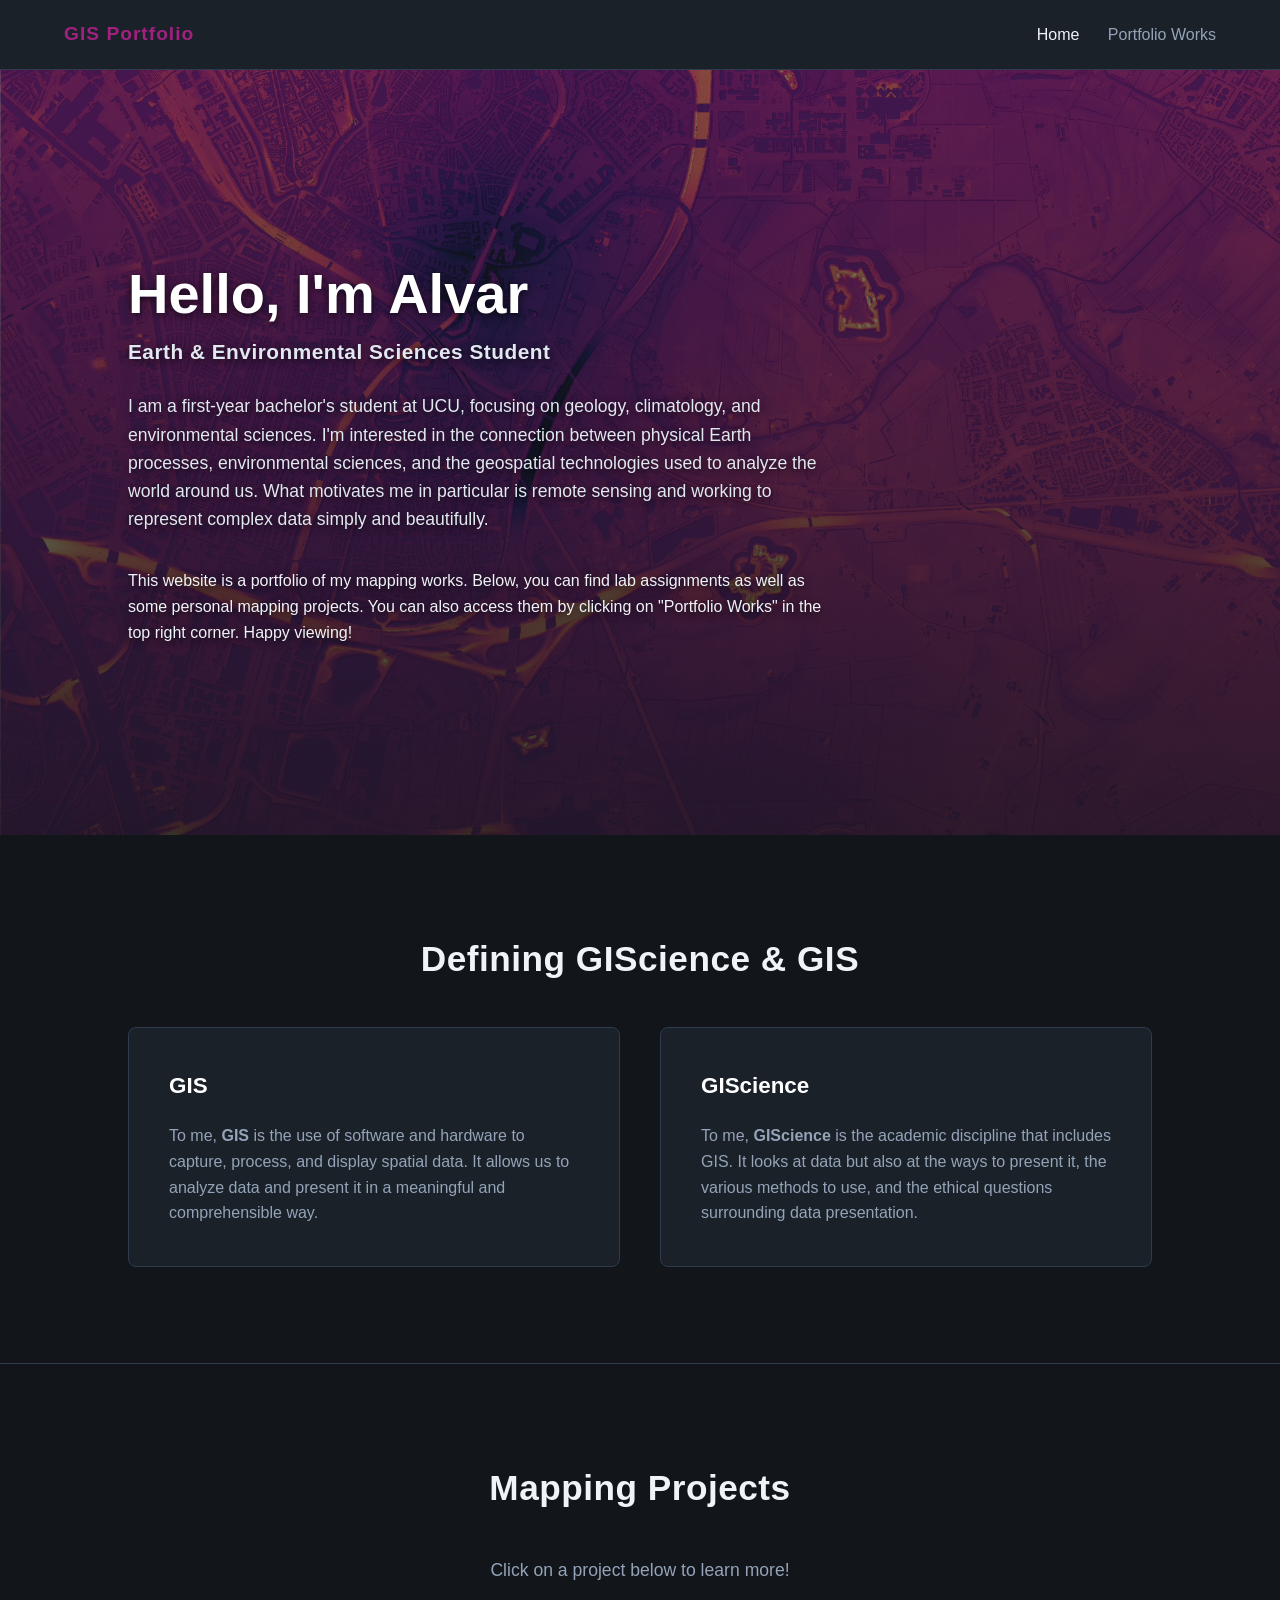
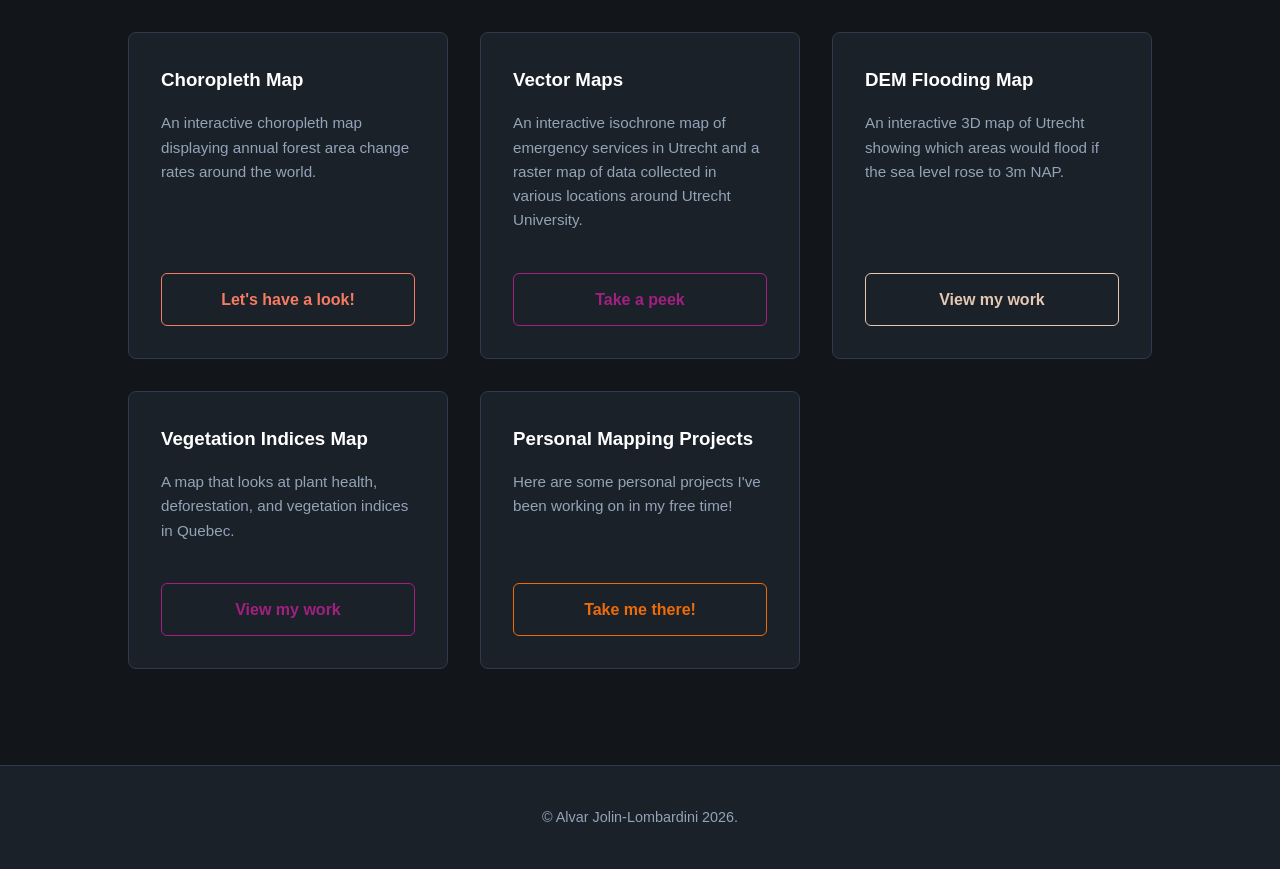
==== index.html @ 0a8f6ae3 "Initial commit of cleaned website files" ====
<!DOCTYPE html>
<html lang="en">
<head>
    <meta charset="UTF-8">
    <meta name="viewport" content="width=device-width, initial-scale=1.0">
    <title>Alvar's GIS Portfolio</title>
    <link rel="stylesheet" href="style.css">
</head>
<body>

    <header>
        <div class="logo-thingy">GIS Portfolio</div>
        <nav>
            <a href="index.html" class="active">Home</a>
            <a href="#projects">Portfolio Works</a>
        </nav>
    </header>

    <section class="bigheader-section">
        <div class="bigheader-content">
            <h1>Hello, I'm Alvar</h1>
            <p class="subtitle">Earth & Environmental Sciences Student</p>
            <p class="bio">
                I am a first-year bachelor's student at UCU, focusing on geology, climatology, and environmental sciences. 
                I'm interested in the connection between physical Earth processes, environmental sciences, and the geospatial technologies used to analyze the world around us. 
                What motivates me in particular is remote sensing and working to represent complex data simply and beautifully.
            </p>
            <p>This website is a portfolio of my mapping works. Below, you can find lab assignments as well as some personal mapping projects. You can also access them by clicking on "Portfolio Works" in the top right corner. Happy viewing!</p>
        </div>
    </section>

    <section id="gis-philosophy" class="content-section">
        <h2>Defining GIScience & GIS</h2>
        <div class="grid-2col">
            <div class="card">
                <h3>GIS</h3>
                <p>
                    To me, <strong>GIS</strong> is the use of software and hardware to capture, process, and display spatial data. It allows us to analyze data and present it in a meaningful and comprehensible way.
                </p>
            </div>
            <div class="card">
                <h3>GIScience</h3>
                <p>
                    To me, <strong>GIScience</strong> is the academic discipline that includes GIS. It looks at data but also at the ways to present it, the various methods to use, and the ethical questions surrounding data presentation.
                </p>
            </div>
        </div>
    </section>

    <section id="projects" class="content-section">
        <h2>Mapping Projects</h2>
        <p class="section-intro">Click on a project below to learn more!</p>
        
        <div class="project-grid">
            <div class="project-card">
                <h3>Choropleth Map</h3>
                <p>An interactive choropleth map displaying annual forest area change rates around the world.</p>
                <a href="choropleth.html" class="btn btn-secondary btn-lab1">Let's have a look!</a>
            </div>

            <div class="project-card">
                <h3>Vector Maps</h3>
                <p>An interactive isochrone map of emergency services in Utrecht and a raster map of data collected in various locations around Utrecht University.</p>
                <a href="vectormap.html" class="btn btn-secondary btn-lab2">Take a peek</a>
            </div>

            <div class="project-card">
                <h3>DEM Flooding Map</h3>
                <p>An interactive 3D map of Utrecht showing which areas would flood if the sea level rose to 3m NAP.</p>
                <a href="flood.html" class="btn btn-secondary btn-lab3">View my work</a>
            </div>

            <div class="project-card">
                <h3>Vegetation Indices Map</h3>
                <p>A map that looks at plant health, deforestation, and vegetation indices in Quebec.</p>
                <a href="VegetationIndices.html" class="btn btn-secondary btn-lab2">View my work</a>
            </div>

            <div class="project-card">
                <h3>Personal Mapping Projects</h3>
                <p>Here are some personal projects I've been working on in my free time!</p>
                <a href="personalprojects.html" class="btn btn-secondary btn-projects">Take me there!</a>
            </div>
        </div>
    </section>

    <footer>
        <p>  &#xA9; Alvar Jolin-Lombardini 2026.</p>
    </footer>

</body>
</html>
---- style.css ----
:root {
    --bg-primary: #12161a;
    --bg-secondary: #1a2129;
    --accent: #f57b63;
    --text-main: #f0f4f8;
    --text-muted: #94a3b8;
    --border-color: #2e3b4e;
}

* {
    margin: 0;
    padding: 0;
    box-sizing: border-box;
}


body {
    font-family: -apple-system, BlinkMacSystemFont, 'Segoe UI', Roboto, Helvetica, Arial, sans-serif;
    background-color: var(--bg-primary);
    color: var(--text-main);
    line-height: 1.6;
}

header {
    background-color: var(--bg-secondary);
    display: flex;
    justify-content: space-between;
    align-items: center;
    padding: 1.2rem 5%;
    border-bottom: 1px solid var(--border-color);
    position: sticky;
    top: 0;
    z-index: 2000;
}

.logo-thingy {
    font-weight: 700;
    font-size: 1.2rem;
    letter-spacing: 1px;
    color: #a22080;
}

nav a {
    color: var(--text-muted);
    text-decoration: none;
    margin-left: 1.5rem;
    font-weight: 500;
    transition: color 0.3s ease;
}

nav a:hover, nav a.active {
    color: var(--text-main);
}

.bigheader-section {
    min-height: 85vh;
    display: flex;
    align-items: center;
    justify-content: flex-start;
    padding: 0 10%;
    
    background: linear-gradient(
        rgba(18, 22, 26, 0.45), 
        rgba(18, 22, 26, 0.85)
    ), 
    url('Media/UtrechtREM.jpg'); 
    
    background-size: cover;
    background-position: center;
    background-repeat: no-repeat;
    background-attachment: fixed;
}

.bigheader-content {
    max-width: 700px;
    text-align: left;
    text-shadow: 0 2px 8px rgba(0, 0, 0, 0.7);
}

.bigheader-content h1 {
    font-size: 3.5rem;
    margin-bottom: 0.5rem;
    line-height: 1.2;
    color: #ffffff;
}

.subtitle {
    font-size: 1.3rem;
    color: #e2e8f0;
    margin-bottom: 1.5rem;
    font-weight: 600;
    letter-spacing: 0.5px;
}

.bio {
    font-size: 1.1rem;
    color: #e2e8f0;
    margin-bottom: 2.2rem;
}

.btn {
    display: inline-block;
    padding: 0.8rem 1.8rem;
    border-radius: 6px;
    text-decoration: none;
    font-weight: 600;
    transition: transform 0.2s ease, background-color 0.2s ease;
}

.btn:hover {
    transform: translateY(-2px);
}

.btn-secondary {
    background-color: transparent;
    border: 1px solid var(--accent);
    color: var(--accent);
    display: block;
    text-align: center;
    margin-top: 1rem;
}

.btn-secondary:hover {
    background-color: var(--accent);
    color: #ffffff;
}

.content-section {
    padding: 6rem 10%;
    border-bottom: 1px solid var(--border-color);
}

.content-section h2 {
    font-size: 2.2rem;
    margin-bottom: 2.5rem;
    text-align: center;
    letter-spacing: 0.5px;
}

.section-intro {
    text-align: center; 
    margin-bottom: 3rem; 
    color: var(--text-muted);
    font-size: 1.1rem;
}

.grid-2col {
    display: grid;
    grid-template-columns: repeat(auto-fit, minmax(320px, 1fr));
    gap: 2.5rem;
}

.card {
    background-color: var(--bg-secondary);
    padding: 2.5rem;
    border-radius: 8px;
    border: 1px solid var(--border-color);
}

.card h3 {
    margin-bottom: 1.2rem;
    color: #ffffff;
    font-size: 1.4rem;
}

.card p {
    color: var(--text-muted);
    margin-bottom: 1rem;
}

.card p:last-child {
    margin-bottom: 0;
}

.project-grid {
    display: grid;
    grid-template-columns: repeat(auto-fit, minmax(280px, 1fr));
    gap: 2rem;
}

.project-card {
    background-color: var(--bg-secondary);
    padding: 2rem;
    border-radius: 8px;
    border: 1px solid var(--border-color);
    display: flex;
    flex-direction: column;
    justify-content: space-between;
    transition: border-color 0.3s ease, transform 0.3s ease;
}

.project-card:hover {
    border-color: var(--accent);
    transform: translateY(-3px);
}

.project-card h3 {
    margin-bottom: 1rem;
    color: #ffffff;
}

.project-card p {
    color: var(--text-muted);
    font-size: 0.95rem;
    flex-grow: 1; 
    margin-bottom: 1.5rem;
}

footer {
    text-align: center;
    padding: 2.5rem;
    background-color: var(--bg-secondary);
    color: var(--text-muted);
    font-size: 0.9rem;
}

@media (max-width: 768px) {
    .bigheader-section {
        padding: 0 5%;
        min-height: 75vh;
        background-attachment: scroll; 
    }
    
    .bigheader-content h1 {
        font-size: 2.5rem;
    }
    
    .content-section {
        padding: 4rem 5%;
    }
}

.btn-lab1 {
    border-color: #f57b63;
    color: #f57b63;
}
.btn-lab1:hover {
    background-color: #c24026;
    color: #000000;
}


.btn-lab2 {
    border-color: #a22080;
    color: #a22080;
}
.btn-lab2:hover {
    background-color: #660d4f;
    color: #000000;
}

.btn-lab3 {
    border-color: #e3c8b4;
    color: #e3c8b4;
}
.btn-lab3:hover {
    background-color: #d09364;
    color: #000000;
}

.btn-projects {
    border-color: #ed6c0a;
    color: #ed6c0a;
}
.btn-projects:hover {
    background-color: #ed6c0a;
    color: #000000;
}

.gallery-container {
    display: grid;
    grid-template-columns: repeat(auto-fit, minmax(300px, 1fr));
    gap: 20px;
    margin-top: 30px;
}

.gallery-item {
    background: rgba(26, 33, 41, 0.5);
    padding: 15px;
    border-radius: 12px;
    border: 1px solid #30363d;
}

.gallery-item img {
    width: 100%;
    border-radius: 8px;
    cursor: pointer;
    transition: transform 0.2s;
}

.gallery-item img:hover { transform: scale(1.02); }


.modal {
    display: none; 
    position: fixed; 
    z-index: 9999; 
    left: 0;
    top: 0;
    width: 100%; 
    height: 100%; 
    background-color: rgba(0, 0, 0, 0.85);
}

.modal-content {
    position: absolute;
    top: 50%;
    left: 50%;
    transform: translate(-50%, -50%);
    max-height: 90vh;
    max-width: 90vw;
    width: auto;
    border-radius: 8px;
    box-shadow: 0 4px 15px rgba(0,0,0,0.5);
}

.close {
    position: absolute;
    top: 5px;
    right: 20px;
    color: #f1f1f1;
    font-size: 50px;
    font-weight: bold;
    cursor: pointer;
    transition: 0.3s;
}

.close:hover,
.close:focus {
    color: #bbb;
    text-decoration: none;
    cursor: pointer;
}
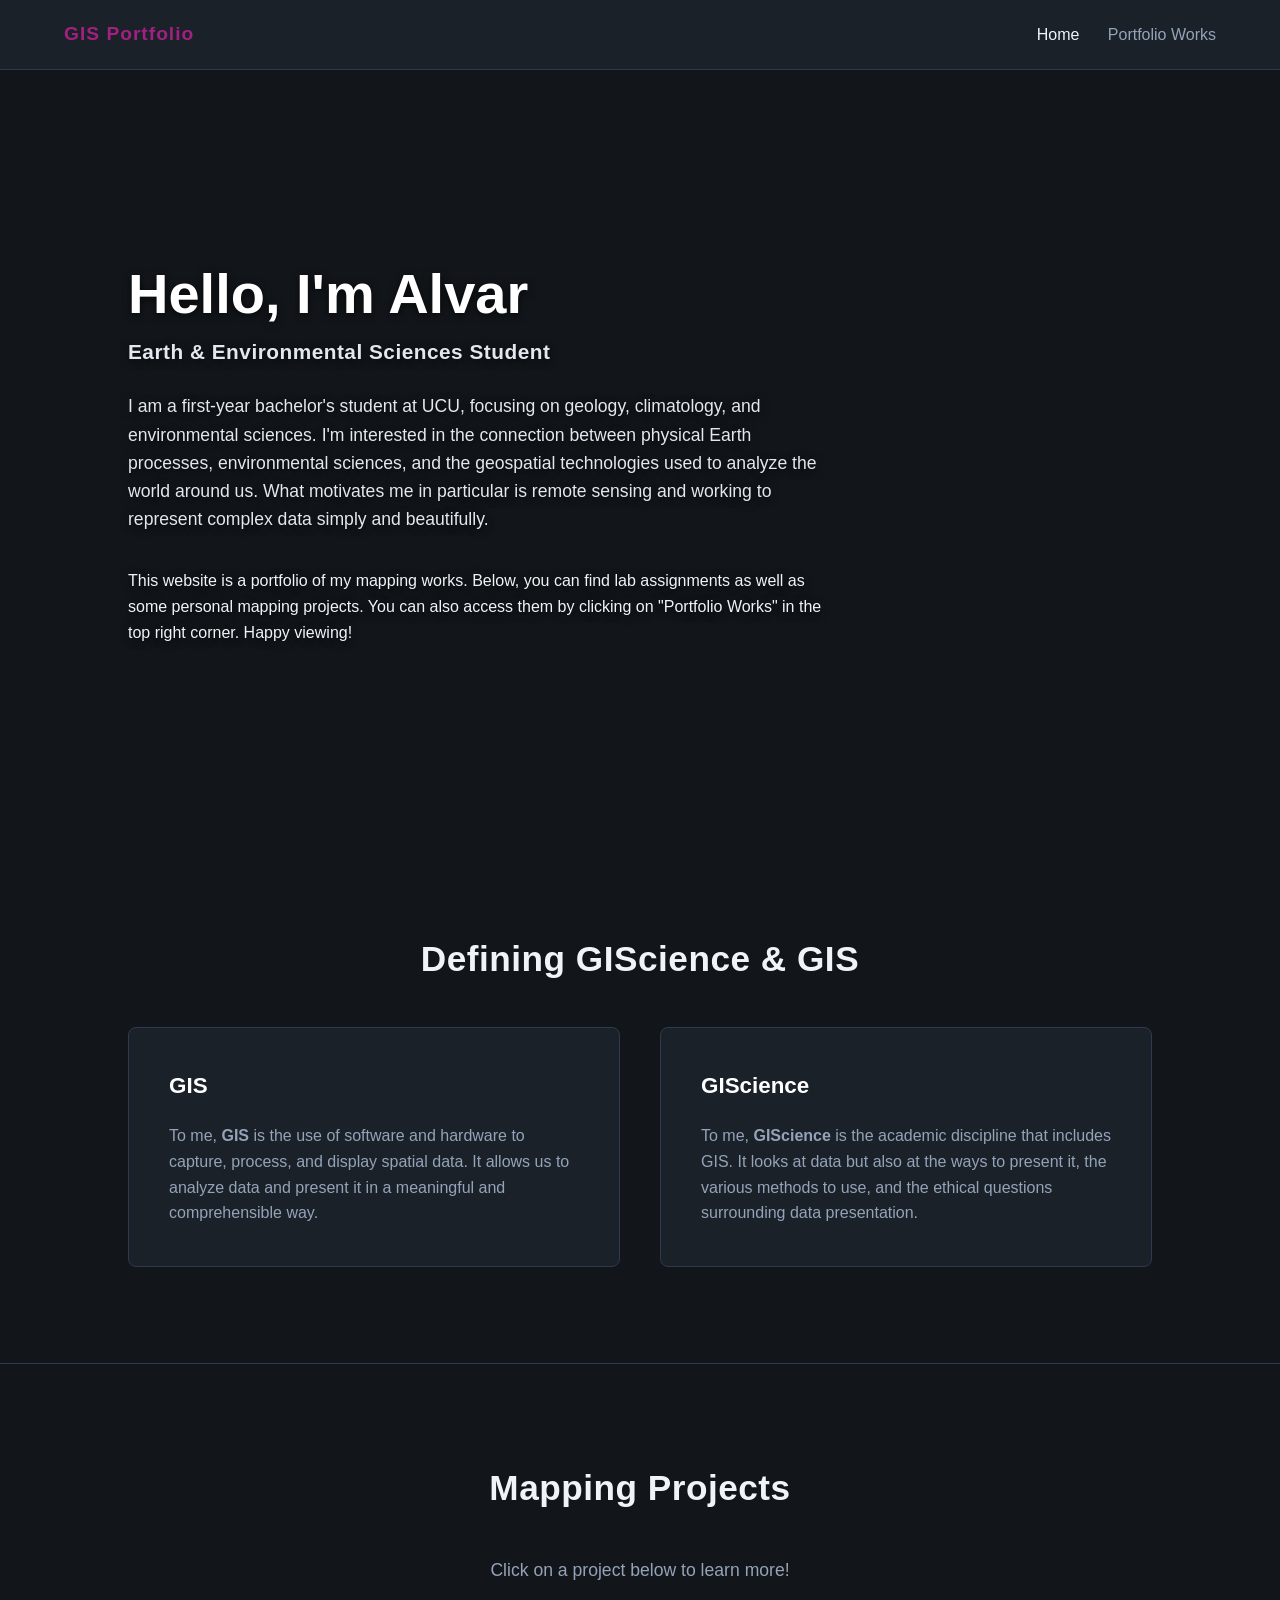
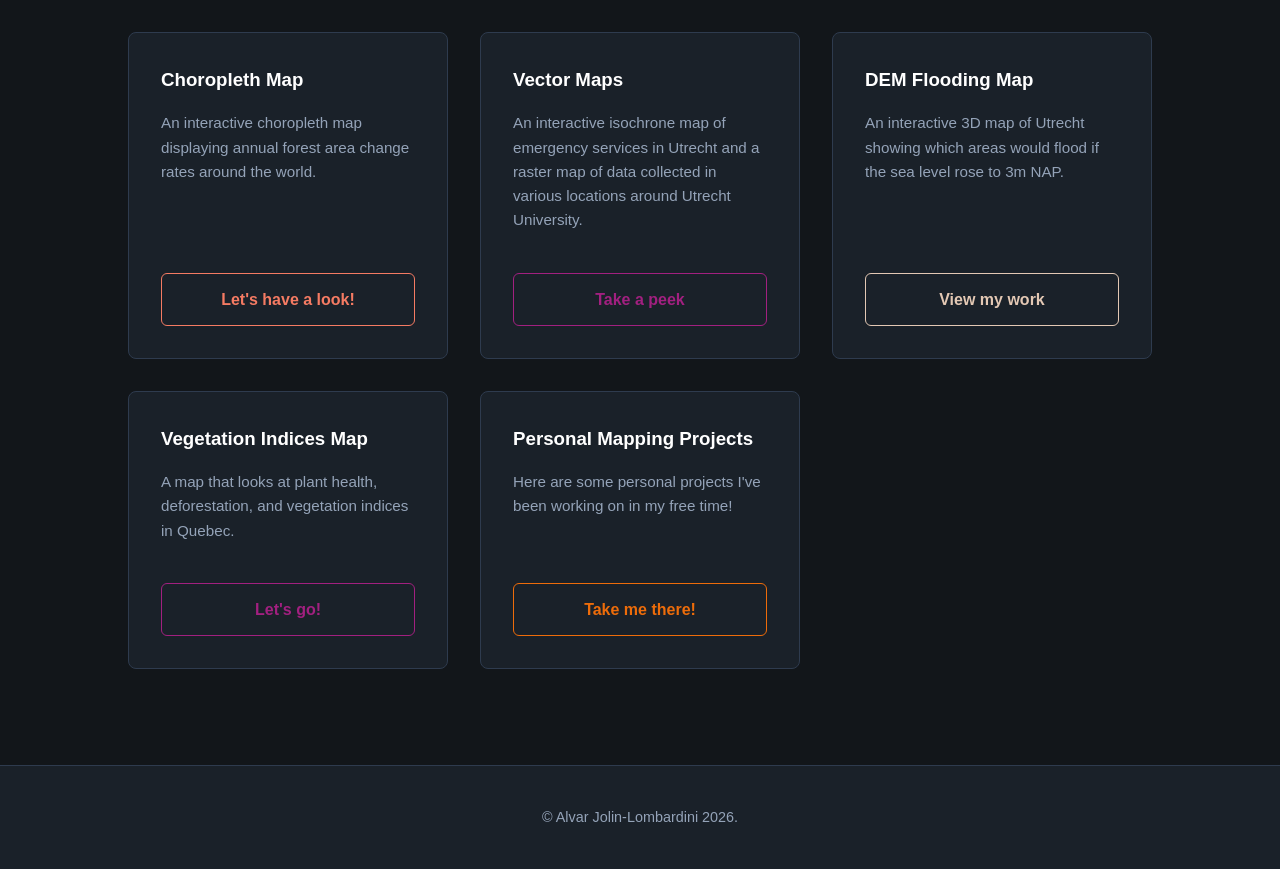
==== commit 145d6783: "Update index.html" ====
--- a/index.html
+++ b/index.html
@@ -4,7 +4,7 @@
     <meta charset="UTF-8">
     <meta name="viewport" content="width=device-width, initial-scale=1.0">
     <title>Alvar's GIS Portfolio</title>
-    <link rel="stylesheet" href="style.css">
+    <link rel="stylesheet" href="Styles/style.css">
 </head>
 <body>
 
@@ -73,7 +73,7 @@
             <div class="project-card">
                 <h3>Vegetation Indices Map</h3>
                 <p>A map that looks at plant health, deforestation, and vegetation indices in Quebec.</p>
-                <a href="VegetationIndices.html" class="btn btn-secondary btn-lab2">View my work</a>
+                <a href="VegetationIndices.html" class="btn btn-secondary btn-lab2">Let's go!</a>
             </div>
 
             <div class="project-card">
--- a/Styles/style.css
+++ b/Styles/style.css
@@ -0,0 +1,333 @@
+:root {
+    --bg-primary: #12161a;
+    --bg-secondary: #1a2129;
+    --accent: #f57b63;
+    --text-main: #f0f4f8;
+    --text-muted: #94a3b8;
+    --border-color: #2e3b4e;
+}
+
+* {
+    margin: 0;
+    padding: 0;
+    box-sizing: border-box;
+}
+
+
+body {
+    font-family: -apple-system, BlinkMacSystemFont, 'Segoe UI', Roboto, Helvetica, Arial, sans-serif;
+    background-color: var(--bg-primary);
+    color: var(--text-main);
+    line-height: 1.6;
+}
+
+header {
+    background-color: var(--bg-secondary);
+    display: flex;
+    justify-content: space-between;
+    align-items: center;
+    padding: 1.2rem 5%;
+    border-bottom: 1px solid var(--border-color);
+    position: sticky;
+    top: 0;
+    z-index: 2000;
+}
+
+.logo-thingy {
+    font-weight: 700;
+    font-size: 1.2rem;
+    letter-spacing: 1px;
+    color: #a22080;
+}
+
+nav a {
+    color: var(--text-muted);
+    text-decoration: none;
+    margin-left: 1.5rem;
+    font-weight: 500;
+    transition: color 0.3s ease;
+}
+
+nav a:hover, nav a.active {
+    color: var(--text-main);
+}
+
+.bigheader-section {
+    min-height: 85vh;
+    display: flex;
+    align-items: center;
+    justify-content: flex-start;
+    padding: 0 10%;
+    
+    background: linear-gradient(
+        rgba(18, 22, 26, 0.45), 
+        rgba(18, 22, 26, 0.85)
+    ), 
+    url('Media/UtrechtREM.jpg'); 
+    
+    background-size: cover;
+    background-position: center;
+    background-repeat: no-repeat;
+    background-attachment: fixed;
+}
+
+.bigheader-content {
+    max-width: 700px;
+    text-align: left;
+    text-shadow: 0 2px 8px rgba(0, 0, 0, 0.7);
+}
+
+.bigheader-content h1 {
+    font-size: 3.5rem;
+    margin-bottom: 0.5rem;
+    line-height: 1.2;
+    color: #ffffff;
+}
+
+.subtitle {
+    font-size: 1.3rem;
+    color: #e2e8f0;
+    margin-bottom: 1.5rem;
+    font-weight: 600;
+    letter-spacing: 0.5px;
+}
+
+.bio {
+    font-size: 1.1rem;
+    color: #e2e8f0;
+    margin-bottom: 2.2rem;
+}
+
+.btn {
+    display: inline-block;
+    padding: 0.8rem 1.8rem;
+    border-radius: 6px;
+    text-decoration: none;
+    font-weight: 600;
+    transition: transform 0.2s ease, background-color 0.2s ease;
+}
+
+.btn:hover {
+    transform: translateY(-2px);
+}
+
+.btn-secondary {
+    background-color: transparent;
+    border: 1px solid var(--accent);
+    color: var(--accent);
+    display: block;
+    text-align: center;
+    margin-top: 1rem;
+}
+
+.btn-secondary:hover {
+    background-color: var(--accent);
+    color: #ffffff;
+}
+
+.content-section {
+    padding: 6rem 10%;
+    border-bottom: 1px solid var(--border-color);
+}
+
+.content-section h2 {
+    font-size: 2.2rem;
+    margin-bottom: 2.5rem;
+    text-align: center;
+    letter-spacing: 0.5px;
+}
+
+.section-intro {
+    text-align: center; 
+    margin-bottom: 3rem; 
+    color: var(--text-muted);
+    font-size: 1.1rem;
+}
+
+.grid-2col {
+    display: grid;
+    grid-template-columns: repeat(auto-fit, minmax(320px, 1fr));
+    gap: 2.5rem;
+}
+
+.card {
+    background-color: var(--bg-secondary);
+    padding: 2.5rem;
+    border-radius: 8px;
+    border: 1px solid var(--border-color);
+}
+
+.card h3 {
+    margin-bottom: 1.2rem;
+    color: #ffffff;
+    font-size: 1.4rem;
+}
+
+.card p {
+    color: var(--text-muted);
+    margin-bottom: 1rem;
+}
+
+.card p:last-child {
+    margin-bottom: 0;
+}
+
+.project-grid {
+    display: grid;
+    grid-template-columns: repeat(auto-fit, minmax(280px, 1fr));
+    gap: 2rem;
+}
+
+.project-card {
+    background-color: var(--bg-secondary);
+    padding: 2rem;
+    border-radius: 8px;
+    border: 1px solid var(--border-color);
+    display: flex;
+    flex-direction: column;
+    justify-content: space-between;
+    transition: border-color 0.3s ease, transform 0.3s ease;
+}
+
+.project-card:hover {
+    border-color: var(--accent);
+    transform: translateY(-3px);
+}
+
+.project-card h3 {
+    margin-bottom: 1rem;
+    color: #ffffff;
+}
+
+.project-card p {
+    color: var(--text-muted);
+    font-size: 0.95rem;
+    flex-grow: 1; 
+    margin-bottom: 1.5rem;
+}
+
+footer {
+    text-align: center;
+    padding: 2.5rem;
+    background-color: var(--bg-secondary);
+    color: var(--text-muted);
+    font-size: 0.9rem;
+}
+
+@media (max-width: 768px) {
+    .bigheader-section {
+        padding: 0 5%;
+        min-height: 75vh;
+        background-attachment: scroll; 
+    }
+    
+    .bigheader-content h1 {
+        font-size: 2.5rem;
+    }
+    
+    .content-section {
+        padding: 4rem 5%;
+    }
+}
+
+.btn-lab1 {
+    border-color: #f57b63;
+    color: #f57b63;
+}
+.btn-lab1:hover {
+    background-color: #c24026;
+    color: #000000;
+}
+
+
+.btn-lab2 {
+    border-color: #a22080;
+    color: #a22080;
+}
+.btn-lab2:hover {
+    background-color: #660d4f;
+    color: #000000;
+}
+
+.btn-lab3 {
+    border-color: #e3c8b4;
+    color: #e3c8b4;
+}
+.btn-lab3:hover {
+    background-color: #d09364;
+    color: #000000;
+}
+
+.btn-projects {
+    border-color: #ed6c0a;
+    color: #ed6c0a;
+}
+.btn-projects:hover {
+    background-color: #ed6c0a;
+    color: #000000;
+}
+
+.gallery-container {
+    display: grid;
+    grid-template-columns: repeat(auto-fit, minmax(300px, 1fr));
+    gap: 20px;
+    margin-top: 30px;
+}
+
+.gallery-item {
+    background: rgba(26, 33, 41, 0.5);
+    padding: 15px;
+    border-radius: 12px;
+    border: 1px solid #30363d;
+}
+
+.gallery-item img {
+    width: 100%;
+    border-radius: 8px;
+    cursor: pointer;
+    transition: transform 0.2s;
+}
+
+.gallery-item img:hover { transform: scale(1.02); }
+
+
+.modal {
+    display: none; 
+    position: fixed; 
+    z-index: 9999; 
+    left: 0;
+    top: 0;
+    width: 100%; 
+    height: 100%; 
+    background-color: rgba(0, 0, 0, 0.85);
+}
+
+.modal-content {
+    position: absolute;
+    top: 50%;
+    left: 50%;
+    transform: translate(-50%, -50%);
+    max-height: 90vh;
+    max-width: 90vw;
+    width: auto;
+    border-radius: 8px;
+    box-shadow: 0 4px 15px rgba(0,0,0,0.5);
+}
+
+.close {
+    position: absolute;
+    top: 5px;
+    right: 20px;
+    color: #f1f1f1;
+    font-size: 50px;
+    font-weight: bold;
+    cursor: pointer;
+    transition: 0.3s;
+}
+
+.close:hover,
+.close:focus {
+    color: #bbb;
+    text-decoration: none;
+    cursor: pointer;
+}
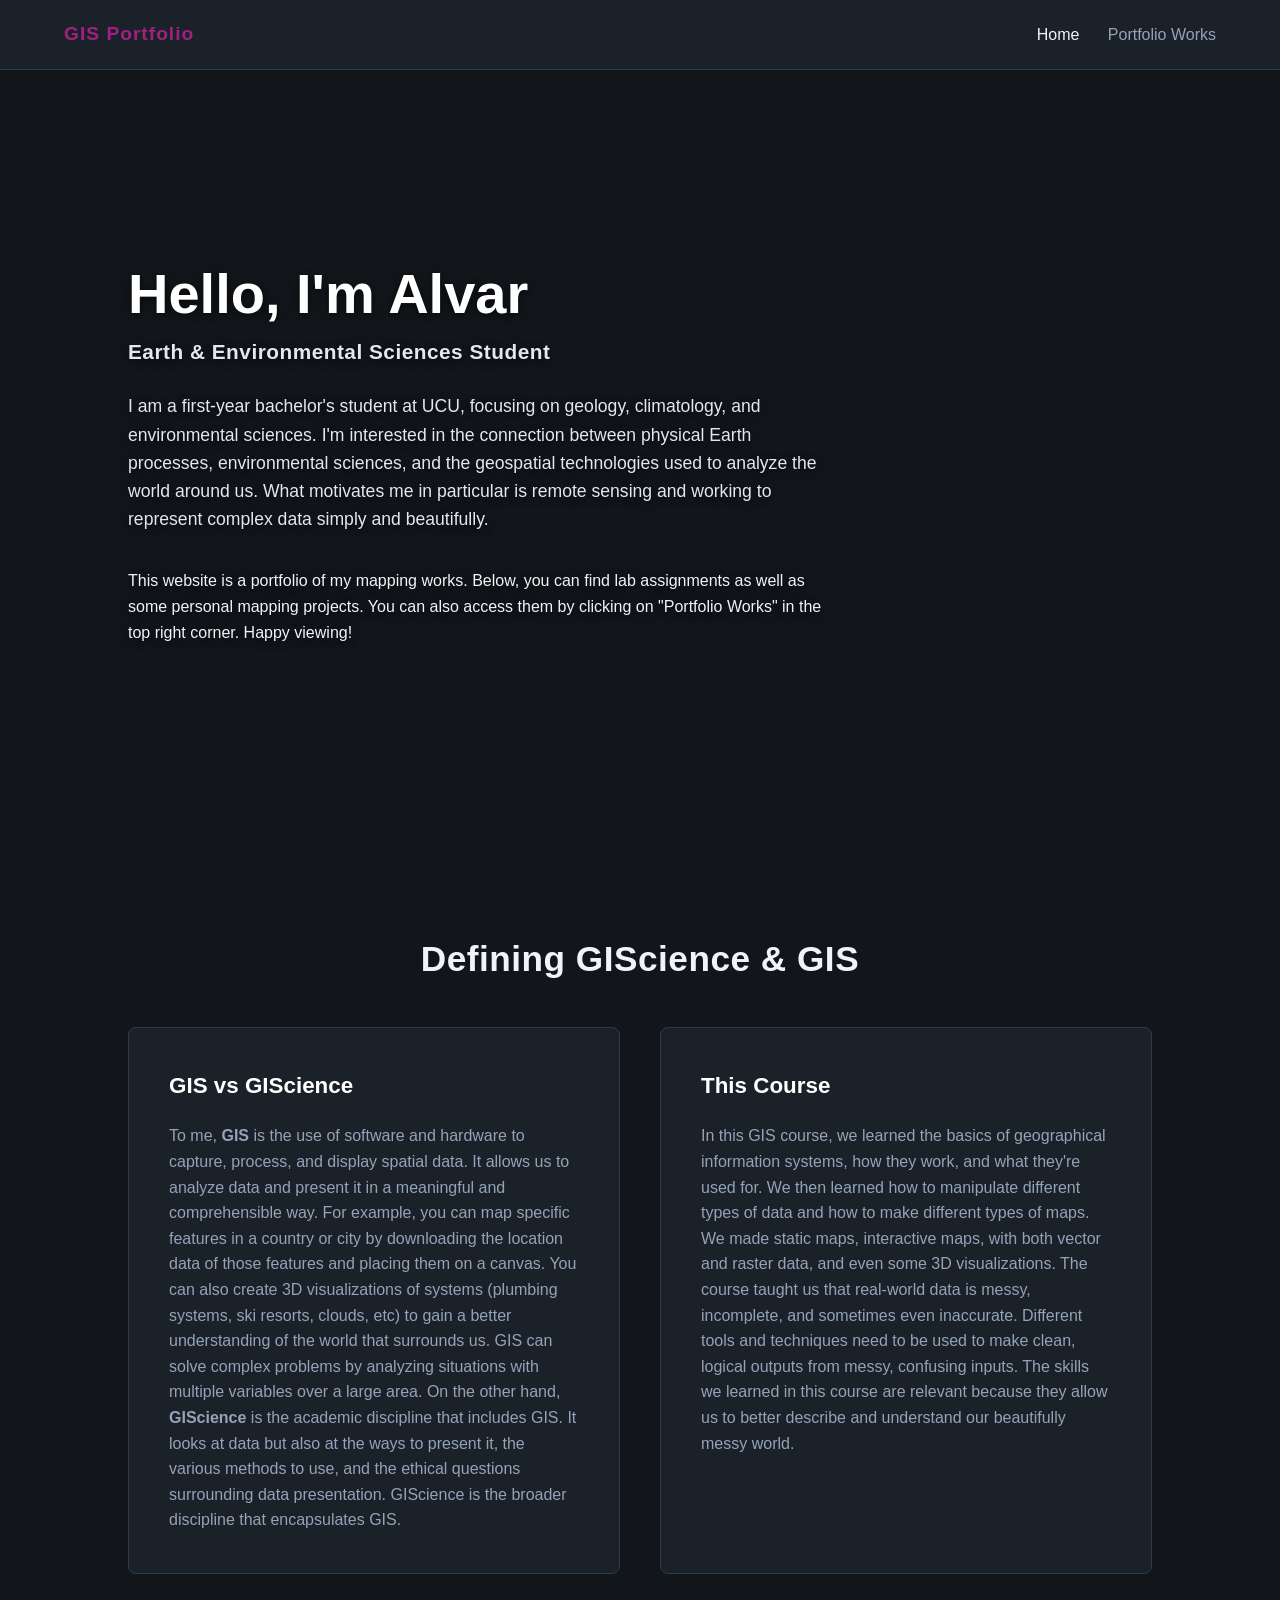
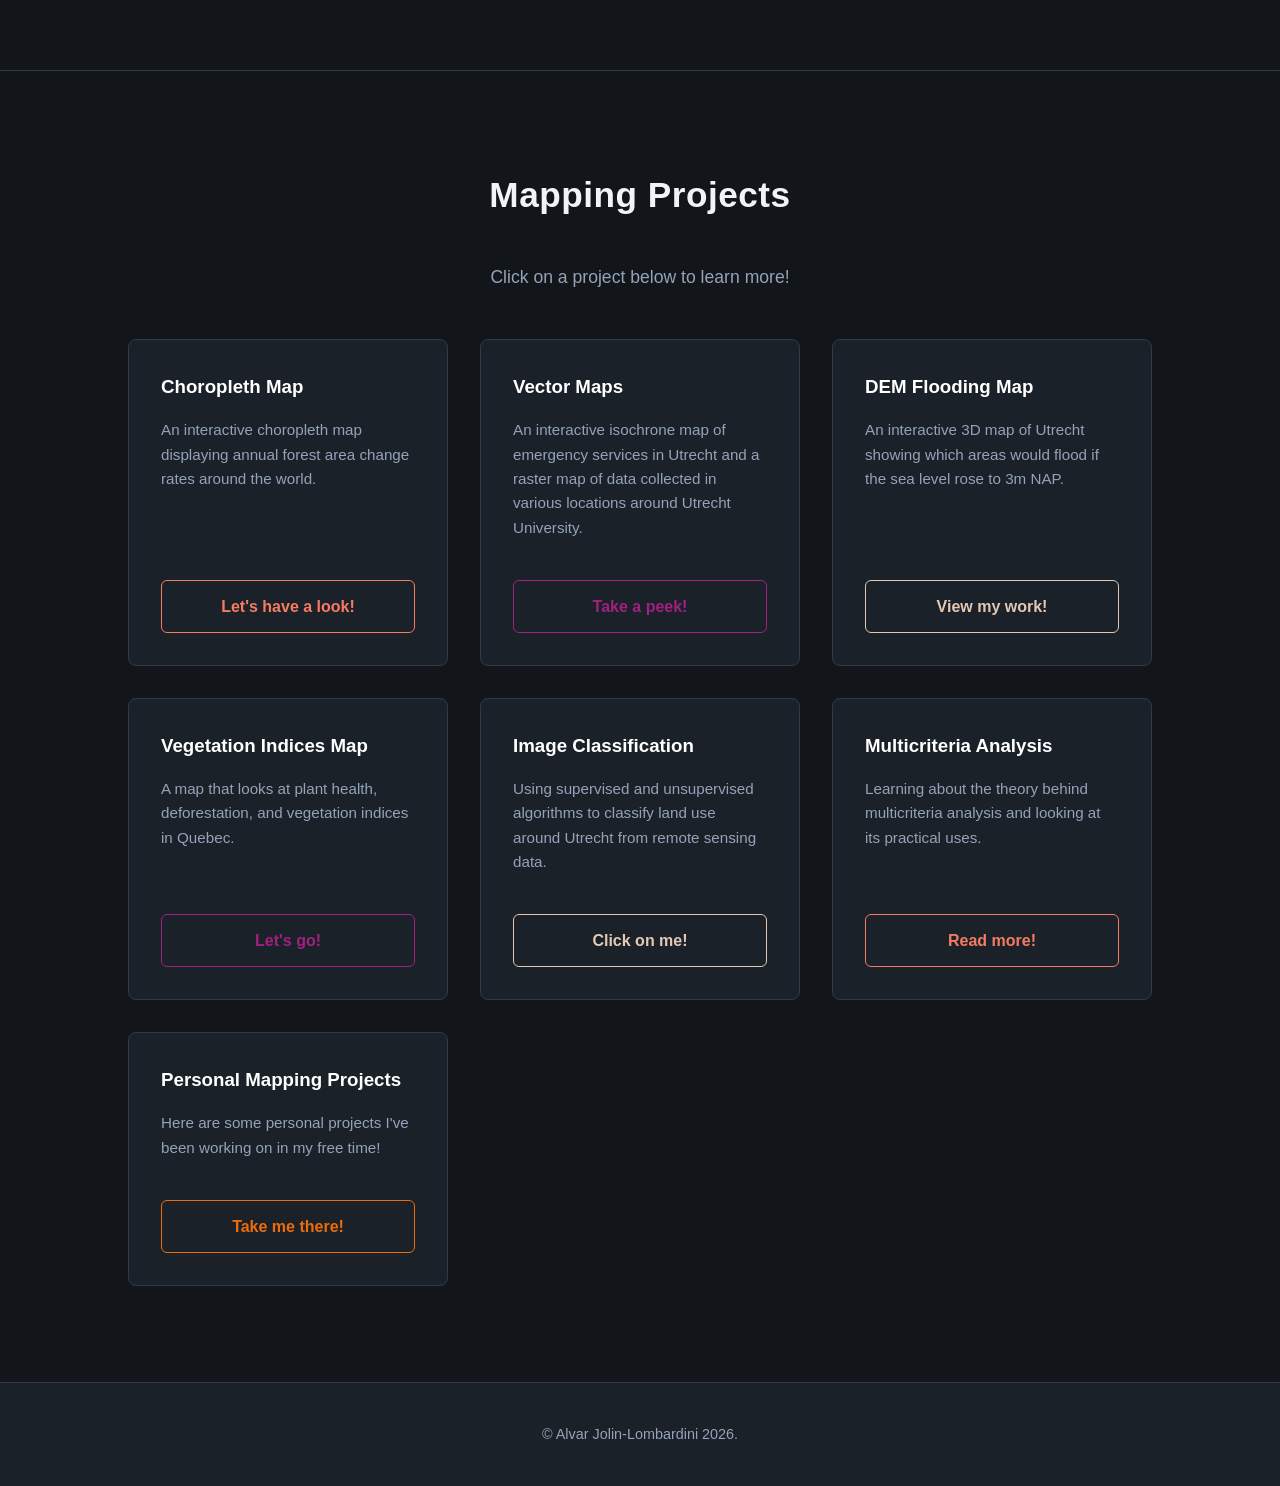
==== commit 6bf9d90f: "Update index.html" ====
--- a/index.html
+++ b/index.html
@@ -33,15 +33,15 @@
         <h2>Defining GIScience & GIS</h2>
         <div class="grid-2col">
             <div class="card">
-                <h3>GIS</h3>
+                <h3>GIS vs GIScience</h3>
                 <p>
-                    To me, <strong>GIS</strong> is the use of software and hardware to capture, process, and display spatial data. It allows us to analyze data and present it in a meaningful and comprehensible way.
+                    To me, <strong>GIS</strong> is the use of software and hardware to capture, process, and display spatial data. It allows us to analyze data and present it in a meaningful and comprehensible way. For example, you can map specific features in a country or city by downloading the location data of those features and placing them on a canvas. You can also create 3D visualizations of systems (plumbing systems, ski resorts, clouds, etc) to gain a better understanding of the world that surrounds us. GIS can solve complex problems by analyzing situations with multiple variables over a large area. On the other hand, <strong>GIScience</strong> is the academic discipline that includes GIS. It looks at data but also at the ways to present it, the various methods to use, and the ethical questions surrounding data presentation. GIScience is the broader discipline that encapsulates GIS.
                 </p>
             </div>
             <div class="card">
-                <h3>GIScience</h3>
+                <h3>This Course</h3>
                 <p>
-                    To me, <strong>GIScience</strong> is the academic discipline that includes GIS. It looks at data but also at the ways to present it, the various methods to use, and the ethical questions surrounding data presentation.
+                    In this GIS course, we learned the basics of geographical information systems, how they work, and what they're used for. We then learned how to manipulate different types of data and how to make different types of maps. We made static maps, interactive maps, with both vector and raster data, and even some 3D visualizations. The course taught us that real-world data is messy, incomplete, and sometimes even inaccurate. Different tools and techniques need to be used to make clean, logical outputs from messy, confusing inputs. The skills we learned in this course are relevant because they allow us to better describe and understand our beautifully messy world.
                 </p>
             </div>
         </div>
@@ -61,19 +61,31 @@
             <div class="project-card">
                 <h3>Vector Maps</h3>
                 <p>An interactive isochrone map of emergency services in Utrecht and a raster map of data collected in various locations around Utrecht University.</p>
-                <a href="vectormap.html" class="btn btn-secondary btn-lab2">Take a peek</a>
+                <a href="vectormap.html" class="btn btn-secondary btn-lab2">Take a peek!</a>
             </div>
 
             <div class="project-card">
                 <h3>DEM Flooding Map</h3>
                 <p>An interactive 3D map of Utrecht showing which areas would flood if the sea level rose to 3m NAP.</p>
-                <a href="flood.html" class="btn btn-secondary btn-lab3">View my work</a>
+                <a href="flood.html" class="btn btn-secondary btn-lab3">View my work!</a>
             </div>
 
             <div class="project-card">
                 <h3>Vegetation Indices Map</h3>
                 <p>A map that looks at plant health, deforestation, and vegetation indices in Quebec.</p>
-                <a href="VegetationIndices.html" class="btn btn-secondary btn-lab2">Let's go!</a>
+                <a href="vegetationIndices.html" class="btn btn-secondary btn-lab2">Let's go!</a>
+            </div>
+
+            <div class="project-card">
+                <h3>Image Classification</h3>
+                <p>Using supervised and unsupervised algorithms to classify land use around Utrecht from remote sensing data.</p>
+                <a href="imageClassification.html" class="btn btn-secondary btn-lab3">Click on me!</a>
+            </div>
+
+            <div class="project-card">
+                <h3>Multicriteria Analysis</h3>
+                <p>Learning about the theory behind multicriteria analysis and looking at its practical uses.</p>
+                <a href="multiCriteria.html" class="btn btn-secondary btn-lab1">Read more!</a>
             </div>
 
             <div class="project-card">
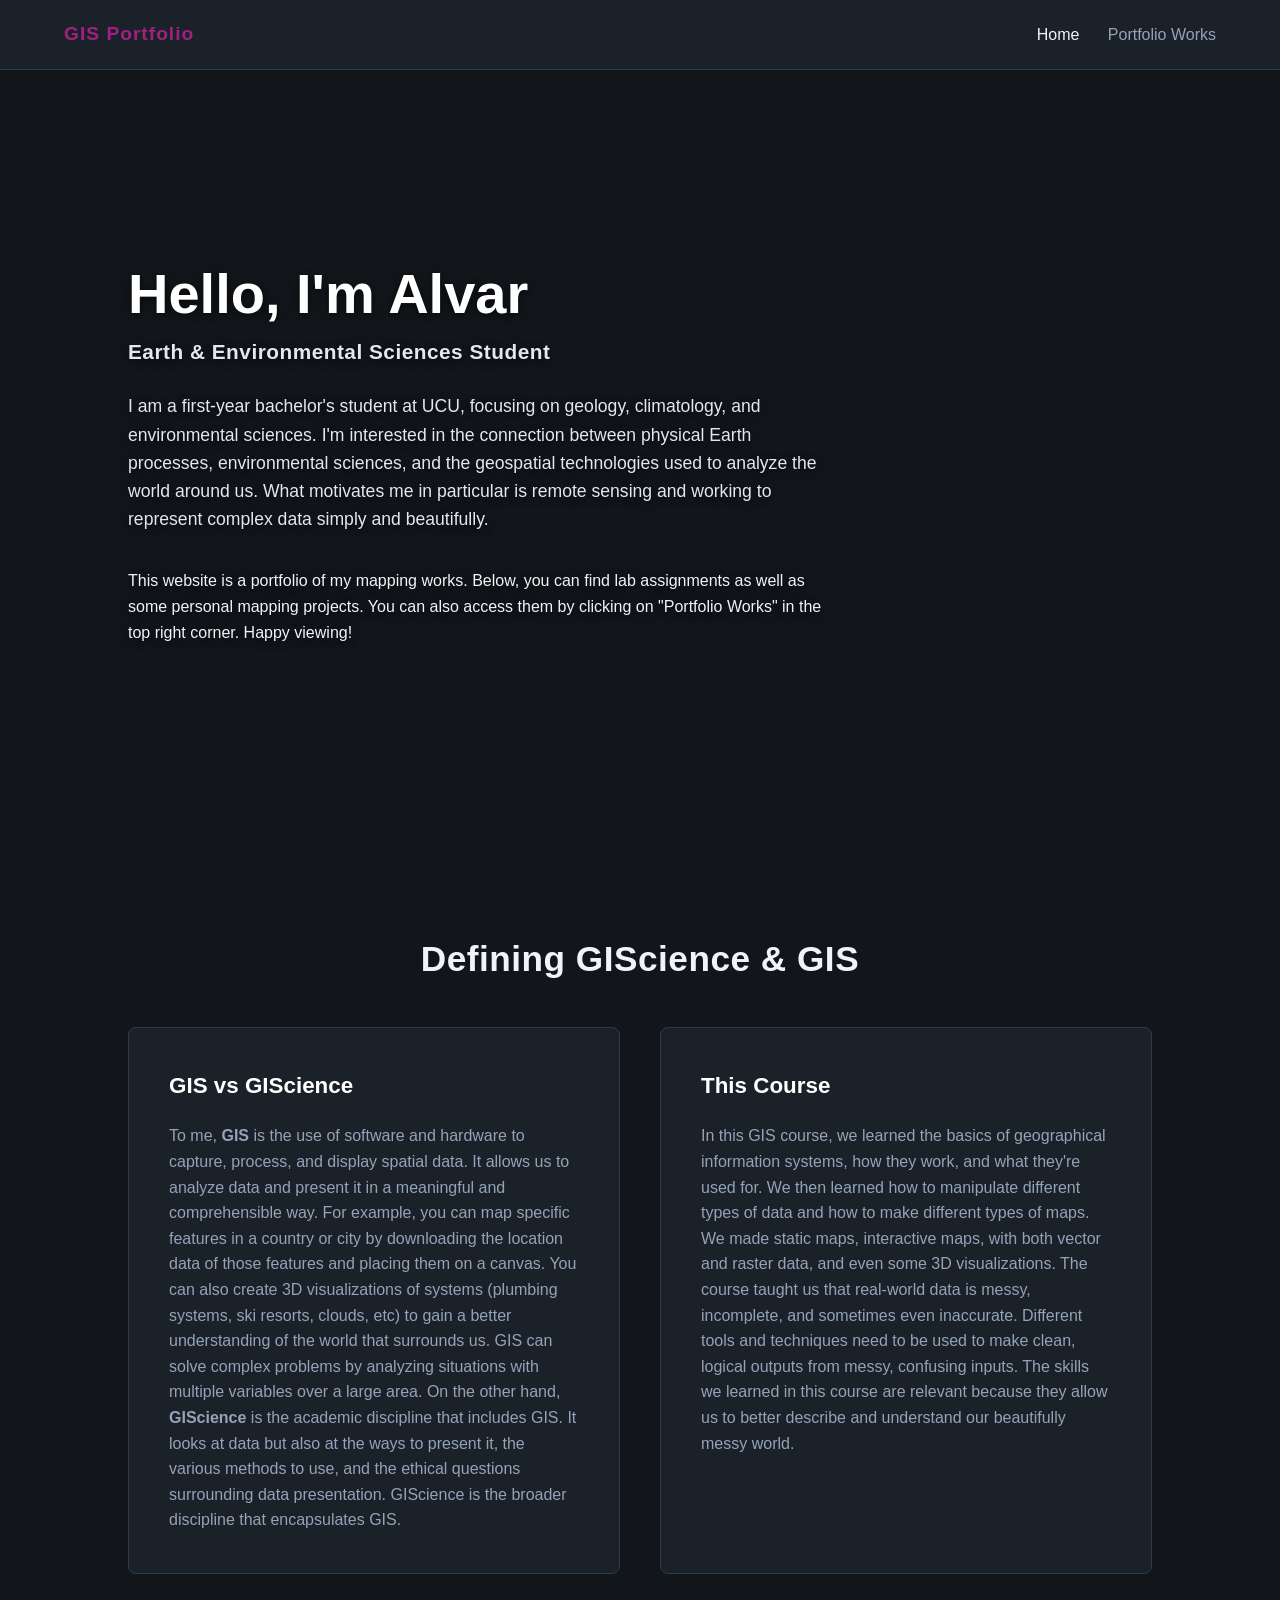
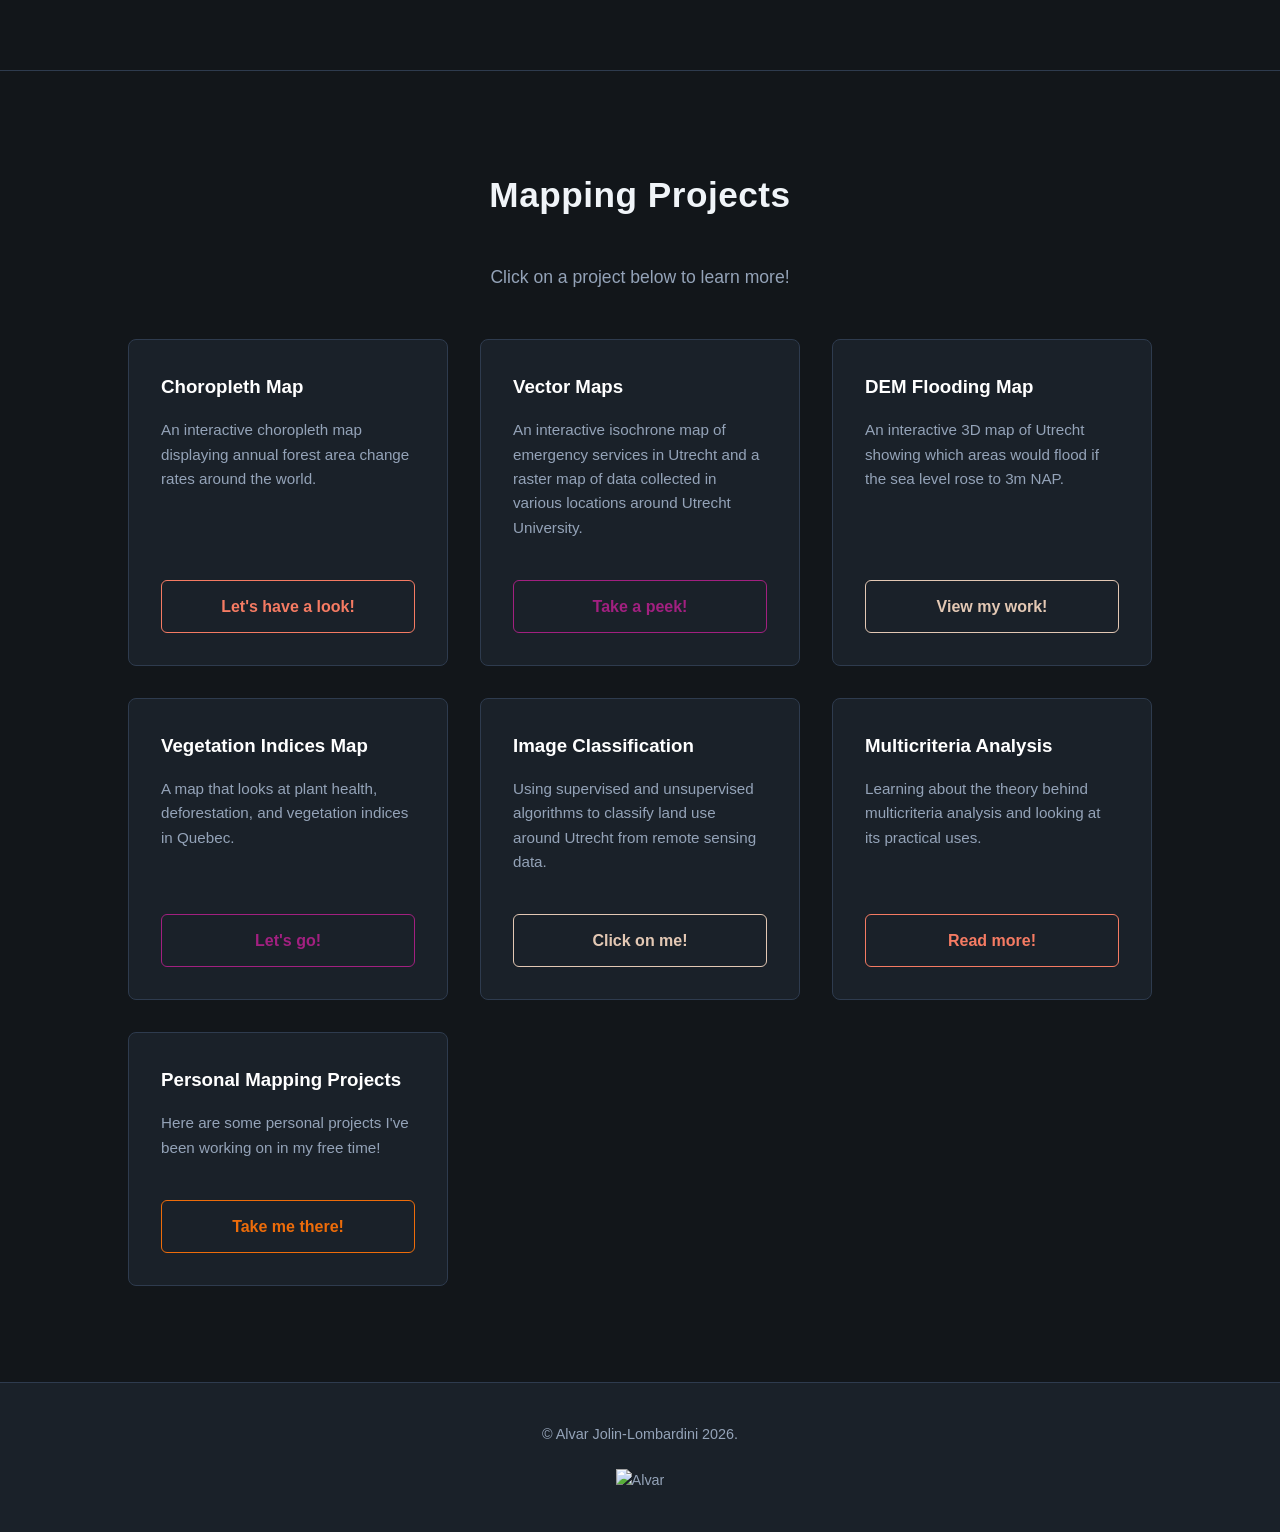
==== commit e21dad7a: "Update index.html" ====
--- a/index.html
+++ b/index.html
@@ -98,6 +98,8 @@
 
     <footer>
         <p>  &#xA9; Alvar Jolin-Lombardini 2026.</p>
+        <pre> </pre>
+        <img src="Media/me.png" alt="Alvar" class="profile-pic">
     </footer>
 
 </body>
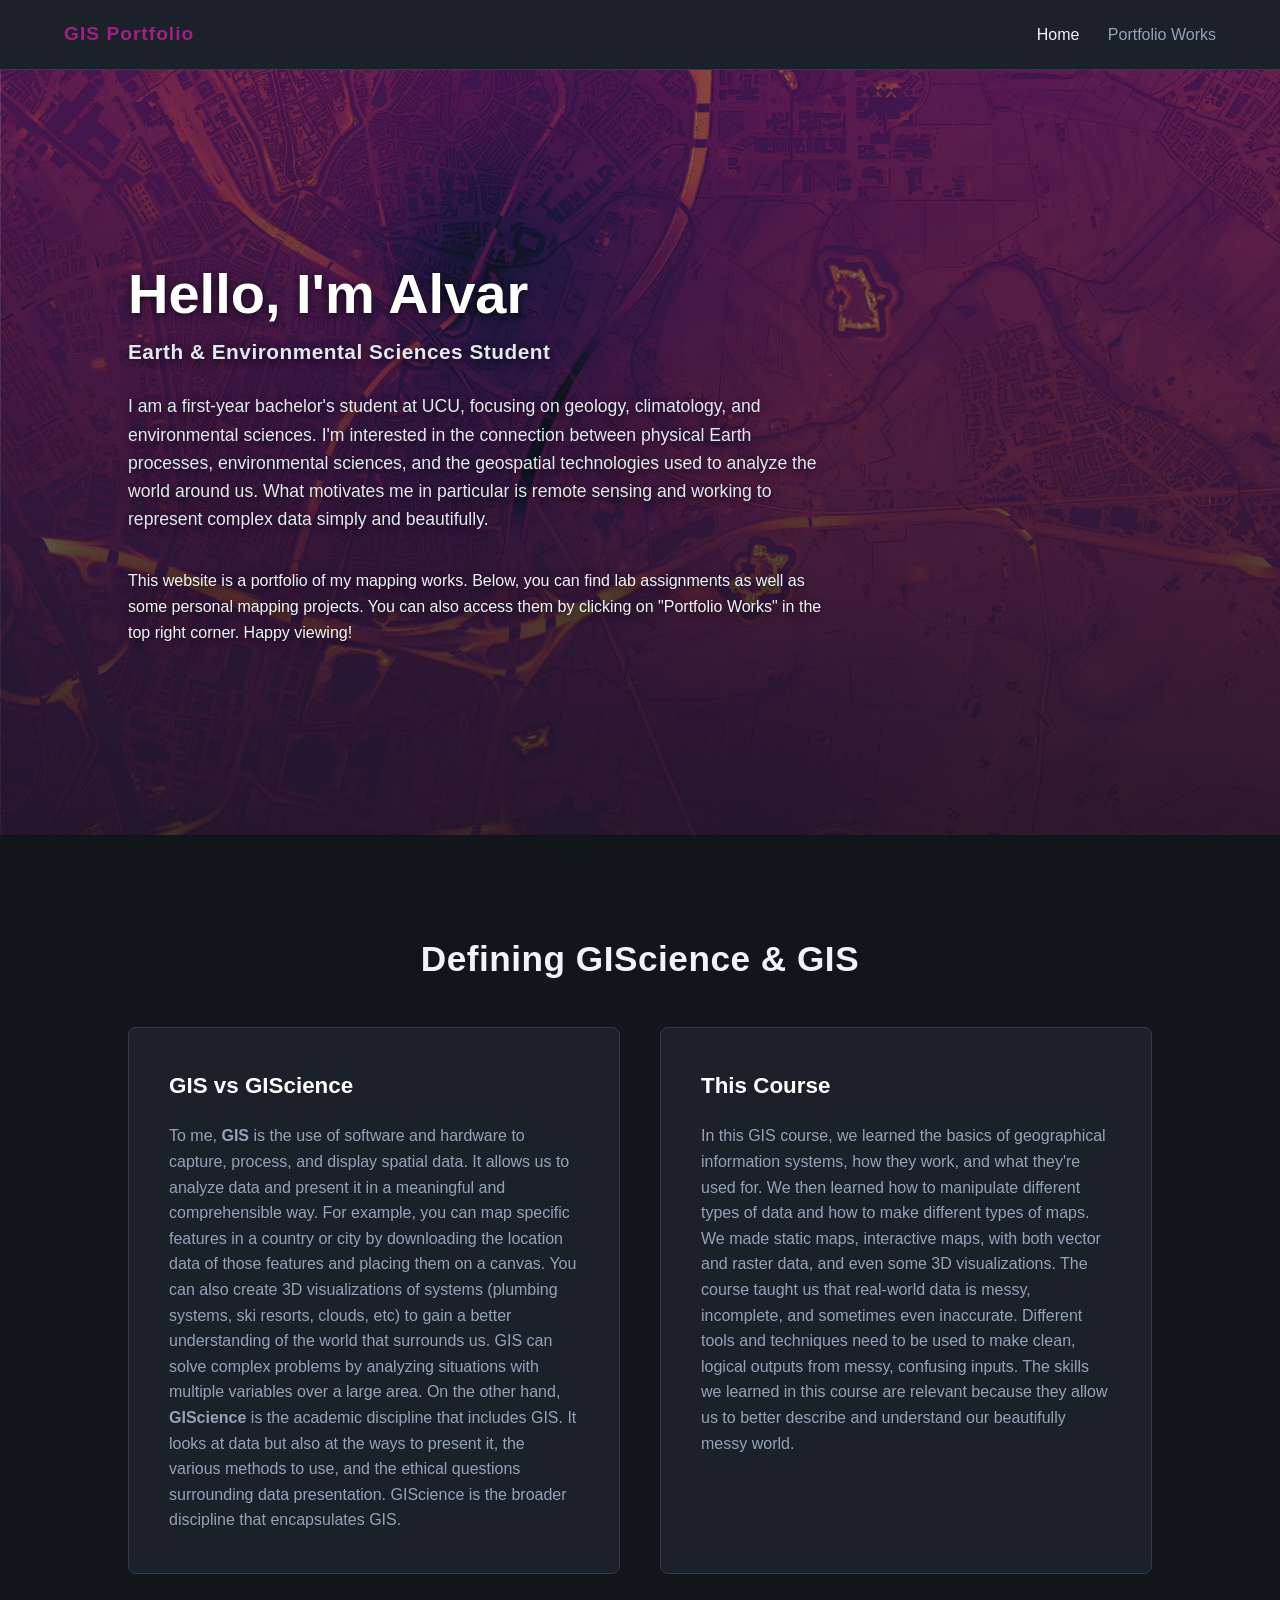
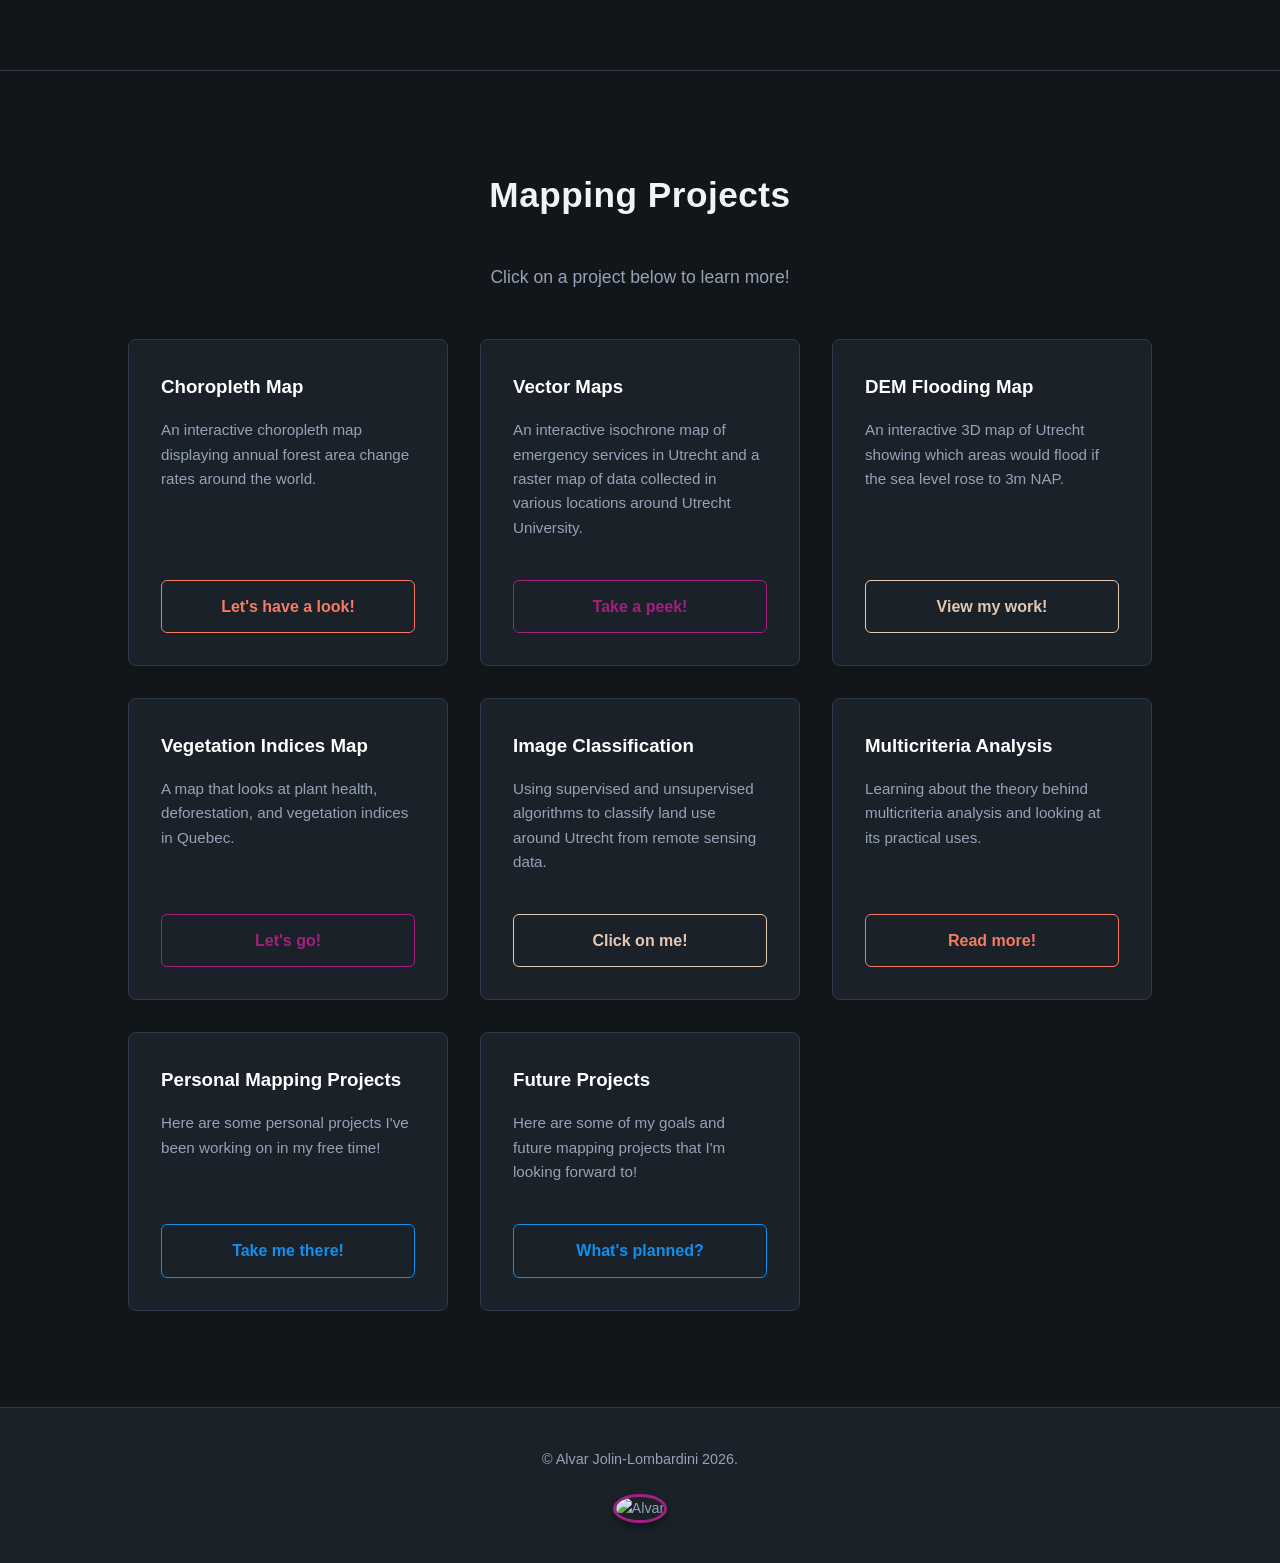
==== commit a13b4762: "Update index.html" ====
--- a/index.html
+++ b/index.html
@@ -93,6 +93,12 @@
                 <p>Here are some personal projects I've been working on in my free time!</p>
                 <a href="personalprojects.html" class="btn btn-secondary btn-projects">Take me there!</a>
             </div>
+
+            <div class="project-card">
+                <h3>Future Projects</h3>
+                <p>Here are some of my goals and future mapping projects that I'm looking forward to!</p>
+                <a href="futureProjects.html" class="btn btn-secondary btn-projects">What's planned?</a>
+            </div>
         </div>
     </section>
 
--- a/Styles/style.css
+++ b/Styles/style.css
@@ -1,7 +1,7 @@
 :root {
     --bg-primary: #12161a;
     --bg-secondary: #1a2129;
-    --accent: #f57b63;
+    --accent: #ffffff;
     --text-main: #f0f4f8;
     --text-muted: #94a3b8;
     --border-color: #2e3b4e;
@@ -38,6 +38,16 @@
     font-size: 1.2rem;
     letter-spacing: 1px;
     color: #a22080;
+}
+
+.profile-pic {
+    width: 90px;
+    height: 90px;
+    border-radius: 50%;
+    object-fit: cover;
+    border: 3px solid #a22080;
+    box-shadow: 0 4px 10px rgba(0, 0, 0, 0.4);
+    flex-shrink: 0;
 }
 
 nav a {
@@ -63,7 +73,7 @@
         rgba(18, 22, 26, 0.45), 
         rgba(18, 22, 26, 0.85)
     ), 
-    url('Media/UtrechtREM.jpg'); 
+    url('../Media/UtrechtREM.jpg');
     
     background-size: cover;
     background-position: center;
@@ -259,11 +269,11 @@
 }
 
 .btn-projects {
-    border-color: #ed6c0a;
-    color: #ed6c0a;
+    border-color: #1090ec;
+    color: #1090ec;
 }
 .btn-projects:hover {
-    background-color: #ed6c0a;
+    background-color: #00538f;
     color: #000000;
 }
 
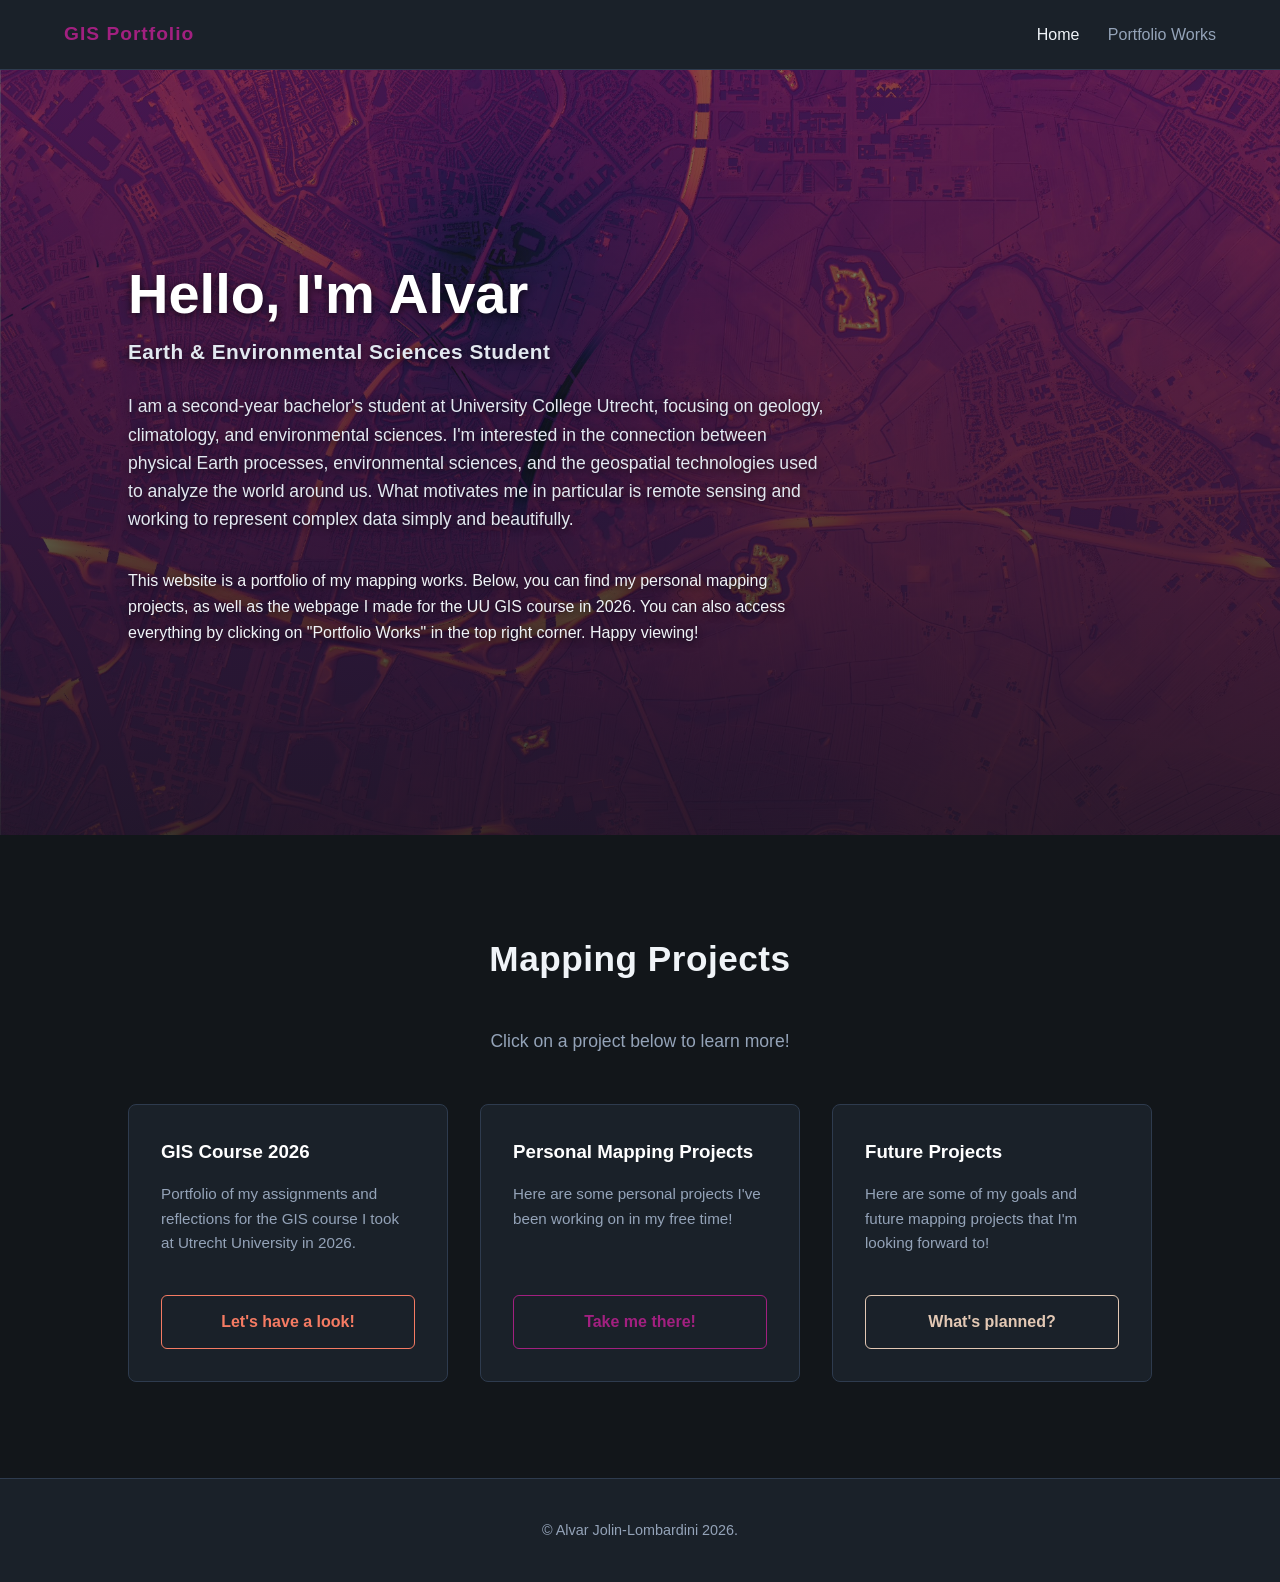
==== commit 4eeaff60: "Add files via upload" ====
--- a/index.html
+++ b/index.html
@@ -1,112 +1,62 @@
-<!DOCTYPE html>
-<html lang="en">
-<head>
-    <meta charset="UTF-8">
-    <meta name="viewport" content="width=device-width, initial-scale=1.0">
-    <title>Alvar's GIS Portfolio</title>
-    <link rel="stylesheet" href="Styles/style.css">
-</head>
-<body>
-
-    <header>
-        <div class="logo-thingy">GIS Portfolio</div>
-        <nav>
-            <a href="index.html" class="active">Home</a>
-            <a href="#projects">Portfolio Works</a>
-        </nav>
-    </header>
-
-    <section class="bigheader-section">
-        <div class="bigheader-content">
-            <h1>Hello, I'm Alvar</h1>
-            <p class="subtitle">Earth & Environmental Sciences Student</p>
-            <p class="bio">
-                I am a first-year bachelor's student at UCU, focusing on geology, climatology, and environmental sciences. 
-                I'm interested in the connection between physical Earth processes, environmental sciences, and the geospatial technologies used to analyze the world around us. 
-                What motivates me in particular is remote sensing and working to represent complex data simply and beautifully.
-            </p>
-            <p>This website is a portfolio of my mapping works. Below, you can find lab assignments as well as some personal mapping projects. You can also access them by clicking on "Portfolio Works" in the top right corner. Happy viewing!</p>
-        </div>
-    </section>
-
-    <section id="gis-philosophy" class="content-section">
-        <h2>Defining GIScience & GIS</h2>
-        <div class="grid-2col">
-            <div class="card">
-                <h3>GIS vs GIScience</h3>
-                <p>
-                    To me, <strong>GIS</strong> is the use of software and hardware to capture, process, and display spatial data. It allows us to analyze data and present it in a meaningful and comprehensible way. For example, you can map specific features in a country or city by downloading the location data of those features and placing them on a canvas. You can also create 3D visualizations of systems (plumbing systems, ski resorts, clouds, etc) to gain a better understanding of the world that surrounds us. GIS can solve complex problems by analyzing situations with multiple variables over a large area. On the other hand, <strong>GIScience</strong> is the academic discipline that includes GIS. It looks at data but also at the ways to present it, the various methods to use, and the ethical questions surrounding data presentation. GIScience is the broader discipline that encapsulates GIS.
-                </p>
-            </div>
-            <div class="card">
-                <h3>This Course</h3>
-                <p>
-                    In this GIS course, we learned the basics of geographical information systems, how they work, and what they're used for. We then learned how to manipulate different types of data and how to make different types of maps. We made static maps, interactive maps, with both vector and raster data, and even some 3D visualizations. The course taught us that real-world data is messy, incomplete, and sometimes even inaccurate. Different tools and techniques need to be used to make clean, logical outputs from messy, confusing inputs. The skills we learned in this course are relevant because they allow us to better describe and understand our beautifully messy world.
-                </p>
-            </div>
-        </div>
-    </section>
-
-    <section id="projects" class="content-section">
-        <h2>Mapping Projects</h2>
-        <p class="section-intro">Click on a project below to learn more!</p>
-        
-        <div class="project-grid">
-            <div class="project-card">
-                <h3>Choropleth Map</h3>
-                <p>An interactive choropleth map displaying annual forest area change rates around the world.</p>
-                <a href="choropleth.html" class="btn btn-secondary btn-lab1">Let's have a look!</a>
-            </div>
-
-            <div class="project-card">
-                <h3>Vector Maps</h3>
-                <p>An interactive isochrone map of emergency services in Utrecht and a raster map of data collected in various locations around Utrecht University.</p>
-                <a href="vectormap.html" class="btn btn-secondary btn-lab2">Take a peek!</a>
-            </div>
-
-            <div class="project-card">
-                <h3>DEM Flooding Map</h3>
-                <p>An interactive 3D map of Utrecht showing which areas would flood if the sea level rose to 3m NAP.</p>
-                <a href="flood.html" class="btn btn-secondary btn-lab3">View my work!</a>
-            </div>
-
-            <div class="project-card">
-                <h3>Vegetation Indices Map</h3>
-                <p>A map that looks at plant health, deforestation, and vegetation indices in Quebec.</p>
-                <a href="vegetationIndices.html" class="btn btn-secondary btn-lab2">Let's go!</a>
-            </div>
-
-            <div class="project-card">
-                <h3>Image Classification</h3>
-                <p>Using supervised and unsupervised algorithms to classify land use around Utrecht from remote sensing data.</p>
-                <a href="imageClassification.html" class="btn btn-secondary btn-lab3">Click on me!</a>
-            </div>
-
-            <div class="project-card">
-                <h3>Multicriteria Analysis</h3>
-                <p>Learning about the theory behind multicriteria analysis and looking at its practical uses.</p>
-                <a href="multiCriteria.html" class="btn btn-secondary btn-lab1">Read more!</a>
-            </div>
-
-            <div class="project-card">
-                <h3>Personal Mapping Projects</h3>
-                <p>Here are some personal projects I've been working on in my free time!</p>
-                <a href="personalprojects.html" class="btn btn-secondary btn-projects">Take me there!</a>
-            </div>
-
-            <div class="project-card">
-                <h3>Future Projects</h3>
-                <p>Here are some of my goals and future mapping projects that I'm looking forward to!</p>
-                <a href="futureProjects.html" class="btn btn-secondary btn-projects">What's planned?</a>
-            </div>
-        </div>
-    </section>
-
-    <footer>
-        <p>  &#xA9; Alvar Jolin-Lombardini 2026.</p>
-        <pre> </pre>
-        <img src="Media/me.png" alt="Alvar" class="profile-pic">
-    </footer>
-
-</body>
-</html>
+<!DOCTYPE html>
+<html lang="en">
+<head>
+    <meta charset="UTF-8">
+    <meta name="viewport" content="width=device-width, initial-scale=1.0">
+    <title>Alvar's GIS Portfolio</title>
+    <link rel="stylesheet" href="Styles/style.css">
+</head>
+<body>
+
+    <header>
+        <div class="logo-thingy">GIS Portfolio</div>
+        <nav>
+            <a href="index.html" class="active">Home</a>
+            <a href="#projects">Portfolio Works</a>
+        </nav>
+    </header>
+
+    <section class="bigheader-section">
+        <div class="bigheader-content">
+            <h1>Hello, I'm Alvar</h1>
+            <p class="subtitle">Earth & Environmental Sciences Student</p>
+            <p class="bio">
+                I am a second-year bachelor's student at University College Utrecht, focusing on geology, climatology, and environmental sciences. 
+                I'm interested in the connection between physical Earth processes, environmental sciences, and the geospatial technologies used to analyze the world around us. 
+                What motivates me in particular is remote sensing and working to represent complex data simply and beautifully.
+            </p>
+            <p>This website is a portfolio of my mapping works. Below, you can find my personal mapping projects, as well as the webpage I made for the UU GIS course in 2026. You can also access everything by clicking on "Portfolio Works" in the top right corner. Happy viewing!</p>
+        </div>
+    </section>
+
+    <section id="projects" class="content-section">
+        <h2>Mapping Projects</h2>
+        <p class="section-intro">Click on a project below to learn more!</p>
+        
+        <div class="project-grid">
+            <div class="project-card">
+                <h3>GIS Course 2026</h3>
+                <p>Portfolio of my assignments and reflections for the GIS course I took at Utrecht University in 2026.</p>
+                <a href="indexGISCourse.html" class="btn btn-secondary btn-lab1">Let's have a look!</a>
+            </div>
+
+            <div class="project-card">
+                <h3>Personal Mapping Projects</h3>
+                <p>Here are some personal projects I've been working on in my free time!</p>
+                <a href="personalprojects.html" class="btn btn-secondary btn-lab2">Take me there!</a>
+            </div>
+
+            <div class="project-card">
+                <h3>Future Projects</h3>
+                <p>Here are some of my goals and future mapping projects that I'm looking forward to!</p>
+                <a href="futureProjects.html" class="btn btn-secondary btn-lab3">What's planned?</a>
+            </div>
+        </div>
+    </section>
+
+    <footer>
+        <p>  &#xA9; Alvar Jolin-Lombardini 2026.</p>
+    </footer>
+
+</body>
+</html>
